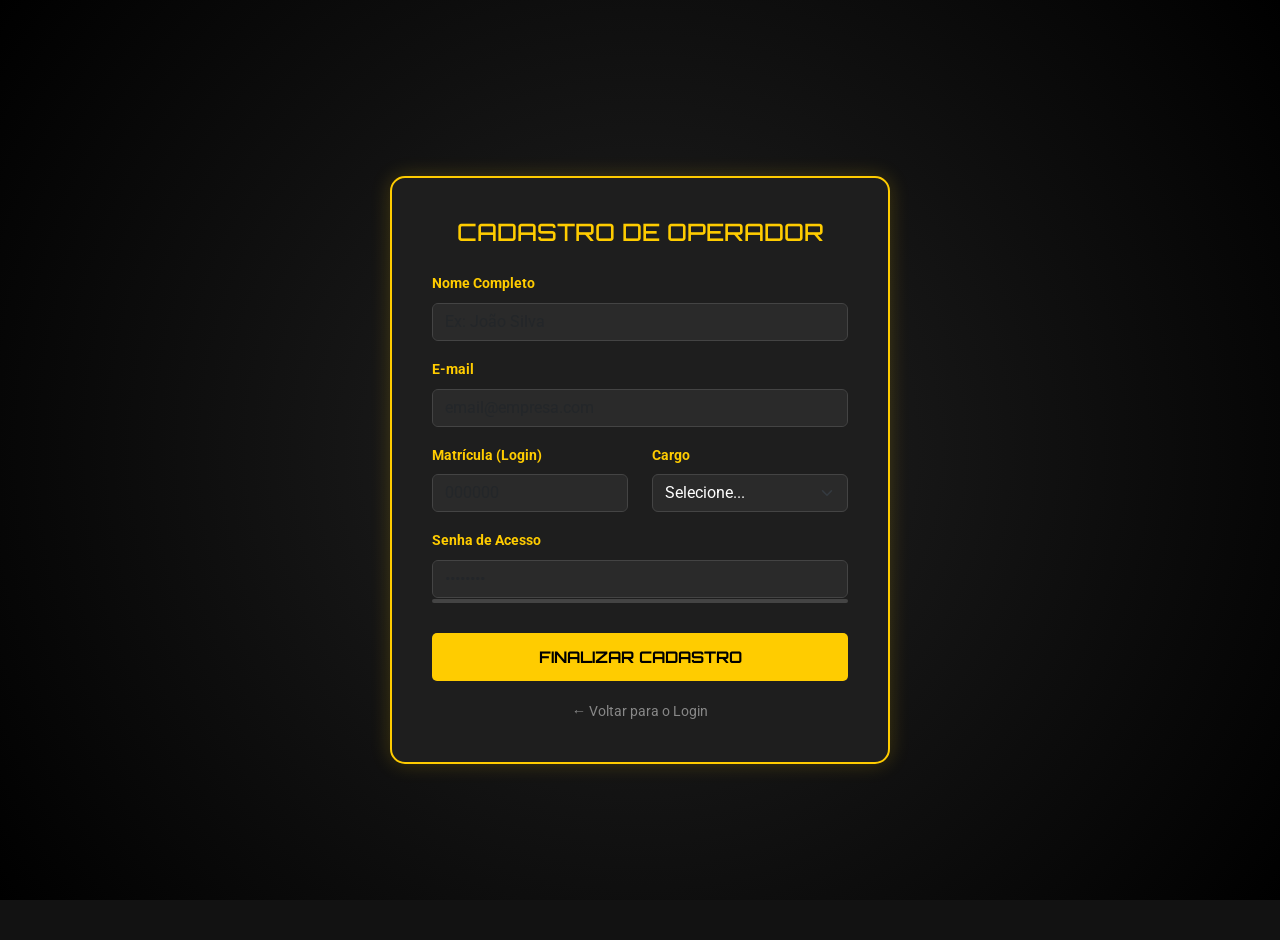
==== ProjetoEPI_Corrigido/api/front/cadastro_usuario.html @ 50eb42c6 "first commit" ====
<!DOCTYPE html>
<html lang="pt-br">
<head>
    <meta charset="UTF-8">
    <meta name="viewport" content="width=device-width, initial-scale=1.0">
    <title>Criar Conta | Sistema de Detecção de EPI</title>
    <link href="https://cdn.jsdelivr.net/npm/bootstrap@5.3.0/dist/css/bootstrap.min.css" rel="stylesheet">
    <link href="https://fonts.googleapis.com/css2?family=Orbitron:wght@400;700&family=Roboto:wght@300;400;700&display=swap" rel="stylesheet">
    <link rel="stylesheet" href="css/cadastrar_usuario.css">
</head>
<body>

    <div class="bg-animation"></div>

    <div class="register-card">
        <h2>Cadastro de Operador</h2>
        
        <div id="error-msg" style="display:none; color:#ff4444; text-align:center; margin-bottom:10px;"></div>
        <div id="success-msg" style="display:none; color:#00C851; text-align:center; margin-bottom:10px;"></div>

        <form id="registerForm">
            <div class="row">
                <div class="col-md-12 mb-3">
                    <label class="form-label">Nome Completo</label>
                    <input type="text" class="form-control" id="name" placeholder="Ex: João Silva" required>
                </div>
            </div>

            <div class="mb-3">
                <label class="form-label">E-mail</label>
                <input type="email" class="form-control" id="email" placeholder="email@empresa.com" required>
            </div>

            <div class="row">
                <div class="col-md-6 mb-3">
                    <label class="form-label">Matrícula (Login)</label>
                    <input type="text" class="form-control" id="regId" placeholder="000000" required>
                </div>
                <div class="col-md-6 mb-3">
                    <label class="form-label">Cargo</label>
                    <select class="form-select" id="role" required>
                        <option value="" selected disabled>Selecione...</option>
                        <option value="operador">Operador</option>
                        <option value="admin">Administrador</option>
                    </select>
                </div>
            </div>

            <div class="mb-3">
                <label class="form-label">Senha de Acesso</label>
                <input type="password" class="form-control" id="newPassword" placeholder="••••••••" required>
            </div>
            <div class="password-strength">
                <div id="strengthBar" class="strength-bar"></div>
            </div>

            <button type="submit" class="btn-register">Finalizar Cadastro</button>
        </form>

        <a href="index.html" class="back-link">← Voltar para o Login</a>
    </div>

    <script src="js/cadastrar_usuario.js?v=2"></script>
</body>
</html>
---- ProjetoEPI_Corrigido/api/front/css/cadastrar_usuario.css ----
:root {
                --primary-yellow: #ffcc00;
                --dark-bg: #121212;
                --card-bg: #1e1e1e;
            }

            body {
                background-color: var(--dark-bg);
                color: white;
                font-family: 'Roboto', sans-serif;
                min-height: 100vh;
                display: flex;
                align-items: center;
                justify-content: center;
                margin: 20px 0;
                overflow-x: hidden;
            }

            .bg-animation {
                position: fixed;
                top: 0; left: 0; width: 100%; height: 100%;
                z-index: -1;
                background: radial-gradient(circle at center, #222 0%, #000 100%);
            }

            .register-card {
                background-color: var(--card-bg);
                border: 2px solid var(--primary-yellow);
                border-radius: 15px;
                padding: 40px;
                width: 100%;
                max-width: 500px;
                box-shadow: 0 0 20px rgba(255, 204, 0, 0.2);
                animation: fadeIn 0.8s ease-out;
            }

            @keyframes fadeIn {
                from { opacity: 0; transform: scale(0.95); }
                to { opacity: 1; transform: scale(1); }
            }

            h2 {
                font-family: 'Orbitron', sans-serif;
                color: var(--primary-yellow);
                text-align: center;
                margin-bottom: 25px;
                text-transform: uppercase;
                font-size: 1.5rem;
            }

            .form-label { color: var(--primary-yellow); font-weight: bold; font-size: 0.9rem; }

            .form-control, .form-select {
                background-color: #2a2a2a;
                border: 1px solid #444;
                color: white;
                transition: 0.3s;
            }

            .form-control:focus, .form-select:focus {
                background-color: #333;
                border-color: var(--primary-yellow);
                box-shadow: 0 0 10px rgba(255, 204, 0, 0.4);
                color: white;
            }

            /* Estilização específica para o Select (Cargo) */
            option { background: var(--card-bg); }

            .btn-register {
                background-color: var(--primary-yellow);
                color: black;
                font-weight: bold;
                text-transform: uppercase;
                width: 100%;
                padding: 12px;
                border-radius: 5px;
                transition: 0.3s;
                font-family: 'Orbitron', sans-serif;
                border: none;
                margin-top: 10px;
            }

            .btn-register:hover {
                background-color: #e6b800;
                box-shadow: 0 0 15px var(--primary-yellow);
                transform: translateY(-2px);
            }

            .back-link {
                display: block;
                text-align: center;
                margin-top: 20px;
                color: #888;
                text-decoration: none;
                font-size: 0.9rem;
                transition: 0.3s;
            }

            .back-link:hover { color: var(--primary-yellow); }

            /* Barra de progresso de força da senha (detalhe gráfico) */
            .password-strength {
                height: 4px;
                width: 100%;
                background: #444;
                margin-top: -15px;
                margin-bottom: 20px;
                border-radius: 2px;
                overflow: hidden;
            }
            .strength-bar { height: 100%; width: 0%; transition: 0.5s; }
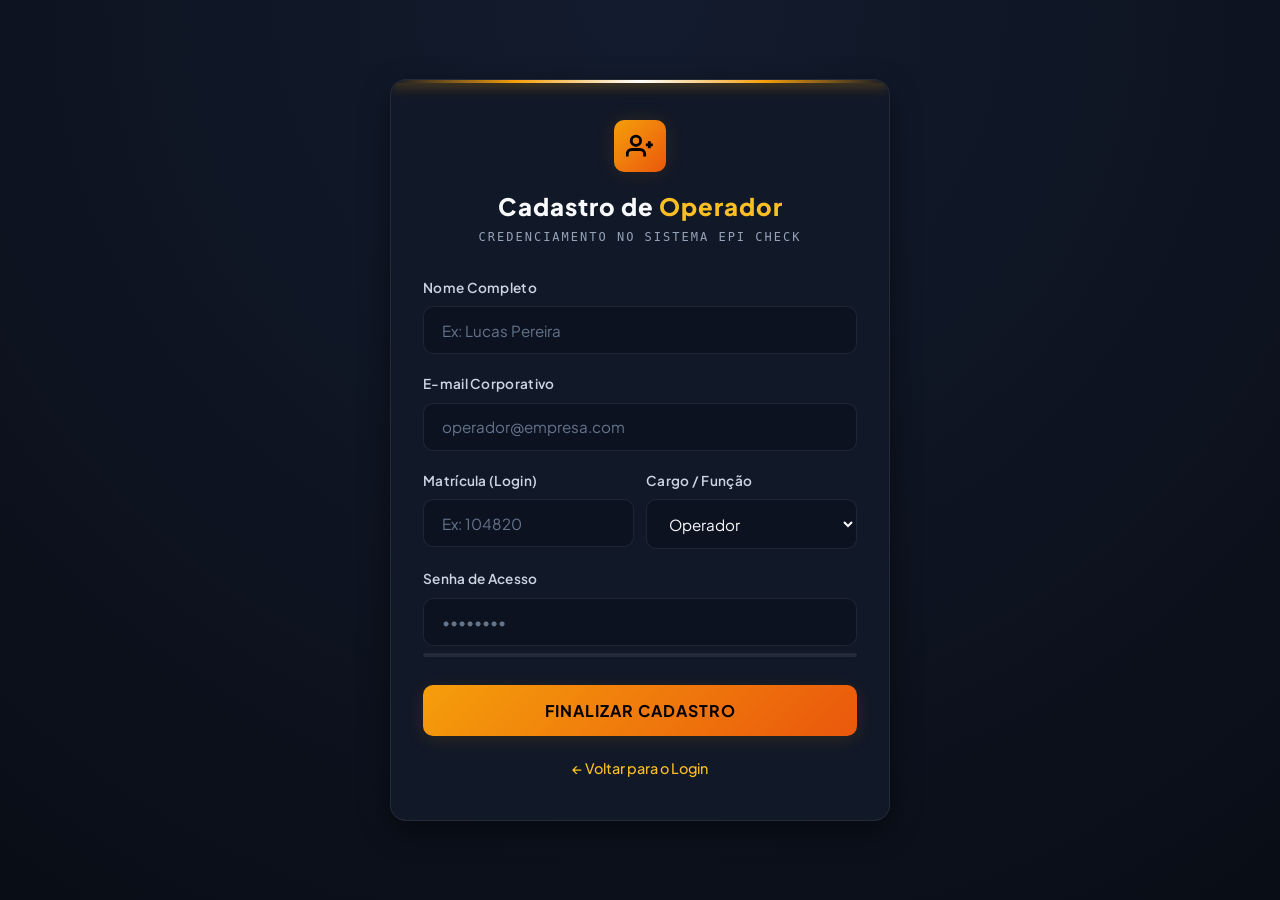
==== commit 32f8c886: "adicionado camera e IA" ====
--- a/ProjetoEPI_Corrigido/api/front/cadastro_usuario.html
+++ b/ProjetoEPI_Corrigido/api/front/cadastro_usuario.html
@@ -3,63 +3,71 @@
 <head>
     <meta charset="UTF-8">
     <meta name="viewport" content="width=device-width, initial-scale=1.0">
-    <title>Criar Conta | Sistema de Detecção de EPI</title>
-    <link href="https://cdn.jsdelivr.net/npm/bootstrap@5.3.0/dist/css/bootstrap.min.css" rel="stylesheet">
-    <link href="https://fonts.googleapis.com/css2?family=Orbitron:wght@400;700&family=Roboto:wght@300;400;700&display=swap" rel="stylesheet">
-    <link rel="stylesheet" href="css/cadastrar_usuario.css">
+    <title>Novo Operador | EPI Check</title>
+    <link rel="stylesheet" href="css/theme.css">
+    <link rel="stylesheet" href="css/index_style1.css">
 </head>
 <body>
 
-    <div class="bg-animation"></div>
-
-    <div class="register-card">
-        <h2>Cadastro de Operador</h2>
+    <div class="login-card" style="max-width: 500px;">
+        <div class="login-header">
+            <div class="login-icon-box">
+                <svg xmlns="http://www.w3.org/2000/svg" width="28" height="28" viewBox="0 0 24 24" fill="none" stroke="currentColor" stroke-width="2.5">
+                    <path d="M16 21v-2a4 4 0 0 0-4-4H5a4 4 0 0 0-4 4v2"></path>
+                    <circle cx="8.5" cy="7.5" r="4"></circle>
+                    <line x1="20" y1="8" x2="20" y2="14"></line>
+                    <line x1="23" y1="11" x2="17" y2="11"></line>
+                </svg>
+            </div>
+            <h2 class="login-title">Cadastro de <span>Operador</span></h2>
+            <p class="login-subtitle">Credenciamento no Sistema EPI Check</p>
+        </div>
         
-        <div id="error-msg" style="display:none; color:#ff4444; text-align:center; margin-bottom:10px;"></div>
-        <div id="success-msg" style="display:none; color:#00C851; text-align:center; margin-bottom:10px;"></div>
+        <div id="error-msg" style="display:none;"></div>
+        <div id="success-msg" style="display:none; background: var(--color-success-bg); border: 1px solid rgba(16,185,129,0.35); color: var(--color-success); padding: 0.75rem 1rem; border-radius: var(--radius-md); font-size: 0.85rem; margin-bottom: 1.25rem; text-align: center;"></div>
 
         <form id="registerForm">
-            <div class="row">
-                <div class="col-md-12 mb-3">
-                    <label class="form-label">Nome Completo</label>
-                    <input type="text" class="form-control" id="name" placeholder="Ex: João Silva" required>
-                </div>
+            <div class="form-group">
+                <label class="form-label">Nome Completo</label>
+                <input type="text" class="form-control-epi" id="name" placeholder="Ex: Lucas Pereira" required>
             </div>
 
-            <div class="mb-3">
-                <label class="form-label">E-mail</label>
-                <input type="email" class="form-control" id="email" placeholder="email@empresa.com" required>
+            <div class="form-group">
+                <label class="form-label">E-mail Corporativo</label>
+                <input type="email" class="form-control-epi" id="email" placeholder="operador@empresa.com" required>
             </div>
 
-            <div class="row">
-                <div class="col-md-6 mb-3">
+            <div style="display: grid; grid-template-columns: 1fr 1fr; gap: 0.75rem;">
+                <div class="form-group">
                     <label class="form-label">Matrícula (Login)</label>
-                    <input type="text" class="form-control" id="regId" placeholder="000000" required>
+                    <input type="text" class="form-control-epi" id="regId" placeholder="Ex: 104820" required>
                 </div>
-                <div class="col-md-6 mb-3">
-                    <label class="form-label">Cargo</label>
-                    <select class="form-select" id="role" required>
-                        <option value="" selected disabled>Selecione...</option>
-                        <option value="operador">Operador</option>
+                <div class="form-group">
+                    <label class="form-label">Cargo / Função</label>
+                    <select class="form-control-epi" id="role" required style="background: rgba(12, 18, 32, 0.85);">
+                        <option value="operador" selected>Operador</option>
                         <option value="admin">Administrador</option>
                     </select>
                 </div>
             </div>
 
-            <div class="mb-3">
+            <div class="form-group">
                 <label class="form-label">Senha de Acesso</label>
-                <input type="password" class="form-control" id="newPassword" placeholder="••••••••" required>
-            </div>
-            <div class="password-strength">
-                <div id="strengthBar" class="strength-bar"></div>
+                <input type="password" class="form-control-epi" id="newPassword" placeholder="••••••••" required>
+                <div style="width: 100%; height: 4px; background: rgba(255,255,255,0.08); border-radius: var(--radius-full); margin-top: 0.45rem; overflow: hidden;">
+                    <div id="strengthBar" style="width: 0%; height: 100%; transition: all 0.3s;"></div>
+                </div>
             </div>
 
-            <button type="submit" class="btn-register">Finalizar Cadastro</button>
+            <button type="submit" class="btn-login btn-register" style="margin-top: 0.5rem;">Finalizar Cadastro</button>
         </form>
 
-        <a href="index.html" class="back-link">← Voltar para o Login</a>
+        <div style="text-align: center; margin-top: 1.25rem;">
+            <a href="index.html" class="btn-back-link" style="margin-bottom: 0;">← Voltar para o Login</a>
+        </div>
     </div>
 
-    <script src="js/cadastrar_usuario.js?v=2"></script>
+    <script src="js/cadastrar_usuario.js"></script>
+
 </body>
 </html>
--- a/ProjetoEPI_Corrigido/api/front/css/theme.css
+++ b/ProjetoEPI_Corrigido/api/front/css/theme.css
@@ -0,0 +1,474 @@
+/* ==========================================================================
+   EPI CHECK - UNIFIED MODERN DESIGN SYSTEM (THEME.CSS)
+   Design System Industrial Tecnológico de Alta Performance
+   ========================================================================== */
+
+@import url('https://fonts.googleapis.com/css2?family=Plus+Jakarta+Sans:wght@400;500;600;700;800&display=swap');
+
+:root {
+  /* Cores Base */
+  --bg-deep: #090d16;
+  --bg-main: #0f1523;
+  --bg-surface: #151d2f;
+  --bg-surface-hover: #1c263c;
+  --bg-card: #111827;
+  --bg-card-border: rgba(255, 255, 255, 0.08);
+  
+  /* Cores da Identidade Visual */
+  --primary-amber: #f59e0b;
+  --primary-amber-hover: #d97706;
+  --primary-gold: #fbbf24;
+  --primary-amber-glow: rgba(245, 158, 11, 0.12);
+  
+  /* Cores de Feedback */
+  --color-success: #10b981;
+  --color-success-bg: rgba(16, 185, 129, 0.1);
+  --color-success-glow: rgba(16, 185, 129, 0.2);
+  
+  --color-danger: #ef4444;
+  --color-danger-bg: rgba(239, 68, 68, 0.1);
+  --color-danger-glow: rgba(239, 68, 68, 0.2);
+  
+  --color-warning: #f59e0b;
+  --color-warning-bg: rgba(245, 158, 11, 0.1);
+
+  --color-info: #3b82f6;
+  --color-info-bg: rgba(59, 130, 246, 0.1);
+
+  /* Tipografia & Contrastes */
+  --text-primary: #f8fafc;
+  --text-secondary: #cbd5e1;
+  --text-muted: #94a3b8;
+  --text-dim: #64748b;
+  
+  /* Bordas & Sombras */
+  --border-subtle: rgba(255, 255, 255, 0.08);
+  --border-card: rgba(255, 255, 255, 0.08);
+  --border-focus: rgba(245, 158, 11, 0.5);
+  --shadow-sm: 0 1px 3px rgba(0, 0, 0, 0.3);
+  --shadow-md: 0 4px 16px rgba(0, 0, 0, 0.35);
+  --shadow-lg: 0 10px 30px rgba(0, 0, 0, 0.45);
+  --shadow-glow: 0 4px 14px rgba(245, 158, 11, 0.12);
+  
+  /* Raios de Borda */
+  --radius-sm: 6px;
+  --radius-md: 10px;
+  --radius-lg: 16px;
+  --radius-full: 9999px;
+
+  /* Fontes */
+  --font-body: 'Plus Jakarta Sans', -apple-system, BlinkMacSystemFont, 'Segoe UI', Roboto, sans-serif;
+  --font-mono: ui-monospace, SFMono-Regular, Menlo, Monaco, Consolas, monospace;
+  --font-tech: 'Plus Jakarta Sans', -apple-system, BlinkMacSystemFont, 'Segoe UI', Roboto, sans-serif;
+}
+
+/* Reset Global & Base */
+*, *::before, *::after {
+  box-sizing: border-box;
+  margin: 0;
+  padding: 0;
+}
+
+body {
+  font-family: var(--font-body);
+  background-color: var(--bg-deep);
+  color: var(--text-primary);
+  min-height: 100vh;
+  line-height: 1.5;
+  background-image: radial-gradient(circle at 50% 0%, #131c2e 0%, #090d16 100%);
+  background-attachment: fixed;
+  -webkit-font-smoothing: antialiased;
+}
+
+/* Header Padrão Unificado */
+.app-header {
+  position: sticky;
+  top: 0;
+  z-index: 50;
+  display: flex;
+  align-items: center;
+  justify-content: space-between;
+  padding: 0.9rem 1.75rem;
+  background: rgba(15, 21, 35, 0.92);
+  backdrop-filter: blur(12px);
+  -webkit-backdrop-filter: blur(12px);
+  border-bottom: 1px solid var(--border-subtle);
+  box-shadow: 0 1px 4px rgba(0, 0, 0, 0.25);
+}
+
+.app-brand {
+  display: flex;
+  align-items: center;
+  gap: 0.75rem;
+  text-decoration: none;
+  color: var(--text-primary);
+}
+
+.app-brand-icon {
+  width: 36px;
+  height: 36px;
+  border-radius: var(--radius-sm);
+  background: var(--primary-amber);
+  display: flex;
+  align-items: center;
+  justify-content: center;
+  color: #000;
+  font-weight: 800;
+  box-shadow: 0 1px 3px rgba(0, 0, 0, 0.3);
+}
+
+.app-brand-title {
+  font-family: var(--font-tech);
+  font-size: 1.15rem;
+  font-weight: 700;
+  letter-spacing: 0.5px;
+  color: var(--text-primary);
+}
+
+.app-brand-title span {
+  color: var(--primary-gold);
+}
+
+.app-brand-subtitle {
+  font-size: 0.65rem;
+  font-family: var(--font-mono);
+  color: var(--text-muted);
+  text-transform: uppercase;
+  letter-spacing: 2px;
+  display: block;
+}
+
+.app-user-nav {
+  display: flex;
+  align-items: center;
+  gap: 1rem;
+}
+
+.app-user-badge {
+  display: flex;
+  align-items: center;
+  gap: 0.65rem;
+  padding: 0.4rem 0.85rem;
+  background: rgba(255, 255, 255, 0.04);
+  border: 1px solid var(--border-subtle);
+  border-radius: var(--radius-full);
+}
+
+.app-avatar {
+  width: 30px;
+  height: 30px;
+  border-radius: 50%;
+  background: var(--primary-amber);
+  color: #000;
+  font-weight: 700;
+  font-size: 0.85rem;
+  display: flex;
+  align-items: center;
+  justify-content: center;
+}
+
+.app-user-info {
+  display: flex;
+  flex-direction: column;
+}
+
+.app-user-name {
+  font-size: 0.825rem;
+  font-weight: 600;
+  color: var(--text-primary);
+}
+
+.app-user-role {
+  font-size: 0.68rem;
+  font-family: var(--font-mono);
+  color: var(--primary-gold);
+  text-transform: uppercase;
+}
+
+.btn-logout {
+  display: inline-flex;
+  align-items: center;
+  gap: 0.4rem;
+  padding: 0.45rem 0.9rem;
+  font-size: 0.8rem;
+  font-weight: 600;
+  color: var(--color-danger);
+  background: var(--color-danger-bg);
+  border: 1px solid rgba(239, 68, 68, 0.3);
+  border-radius: var(--radius-sm);
+  text-decoration: none;
+  cursor: pointer;
+  transition: all 0.2s ease;
+}
+
+.btn-logout:hover {
+  background: var(--color-danger);
+  color: #fff;
+  box-shadow: 0 0 14px var(--color-danger-glow);
+}
+
+/* Cards & Layout */
+.app-container {
+  width: 100%;
+  max-width: 1100px;
+  margin: 0 auto;
+  padding: 2rem 1.25rem;
+}
+
+.app-card {
+  background: var(--bg-card);
+  border: 1px solid var(--border-card);
+  backdrop-filter: blur(12px);
+  -webkit-backdrop-filter: blur(12px);
+  border-radius: var(--radius-lg);
+  padding: 1.75rem;
+  box-shadow: var(--shadow-md);
+  position: relative;
+  overflow: hidden;
+}
+
+/* Botões Modernos */
+.btn-primary-epi {
+  background: var(--primary-amber);
+  color: #000;
+  font-family: var(--font-tech);
+  font-weight: 600;
+  font-size: 0.95rem;
+  padding: 0.75rem 1.5rem;
+  border-radius: var(--radius-md);
+  border: none;
+  cursor: pointer;
+  display: inline-flex;
+  align-items: center;
+  justify-content: center;
+  gap: 0.5rem;
+  transition: all 0.2s ease;
+  box-shadow: 0 2px 8px rgba(245, 158, 11, 0.25);
+  text-decoration: none;
+}
+
+.btn-primary-epi:hover:not(:disabled) {
+  transform: translateY(-1px);
+  box-shadow: 0 4px 12px rgba(245, 158, 11, 0.35);
+  background: var(--primary-gold);
+}
+
+.btn-primary-epi:disabled {
+  opacity: 0.5;
+  cursor: not-allowed;
+  transform: none;
+  box-shadow: none;
+}
+
+.btn-secondary-epi {
+  background: rgba(255, 255, 255, 0.05);
+  color: var(--text-primary);
+  font-weight: 600;
+  font-size: 0.9rem;
+  padding: 0.85rem 1.4rem;
+  border-radius: var(--radius-md);
+  border: 1px solid var(--border-card);
+  cursor: pointer;
+  display: inline-flex;
+  align-items: center;
+  justify-content: center;
+  gap: 0.5rem;
+  transition: all 0.2s ease;
+  text-decoration: none;
+}
+
+.btn-secondary-epi:hover {
+  background: rgba(255, 255, 255, 0.1);
+  border-color: var(--primary-amber);
+  color: var(--primary-gold);
+}
+
+.btn-back-link {
+  display: inline-flex;
+  align-items: center;
+  gap: 0.5rem;
+  color: var(--primary-gold);
+  text-decoration: none;
+  font-size: 0.9rem;
+  font-weight: 500;
+  margin-bottom: 1.25rem;
+  transition: all 0.2s ease;
+}
+
+.btn-back-link:hover {
+  color: #fff;
+  transform: translateX(-4px);
+}
+
+/* Formulários & Inputs */
+.form-group {
+  margin-bottom: 1.25rem;
+}
+
+.form-label {
+  display: block;
+  font-size: 0.85rem;
+  font-weight: 600;
+  color: var(--text-secondary);
+  margin-bottom: 0.5rem;
+  letter-spacing: 0.3px;
+}
+
+.form-control-epi {
+  width: 100%;
+  padding: 0.85rem 1.1rem;
+  background: rgba(12, 18, 32, 0.85);
+  border: 1px solid var(--border-card);
+  border-radius: var(--radius-md);
+  color: var(--text-primary);
+  font-size: 0.95rem;
+  font-family: var(--font-body);
+  outline: none;
+  transition: all 0.2s ease;
+}
+
+.form-control-epi:focus {
+  border-color: var(--primary-amber);
+  box-shadow: 0 0 0 3px var(--primary-amber-glow);
+  background: rgba(15, 23, 42, 0.95);
+}
+
+.form-control-epi::placeholder {
+  color: var(--text-dim);
+}
+
+/* Badges & Tags */
+.badge-status {
+  display: inline-flex;
+  align-items: center;
+  gap: 0.35rem;
+  padding: 0.3rem 0.75rem;
+  border-radius: var(--radius-full);
+  font-size: 0.75rem;
+  font-weight: 700;
+  font-family: var(--font-mono);
+  text-transform: uppercase;
+  letter-spacing: 0.5px;
+}
+
+.badge-approved {
+  background: var(--color-success-bg);
+  color: var(--color-success);
+  border: 1px solid rgba(16, 185, 129, 0.3);
+}
+
+.badge-denied {
+  background: var(--color-danger-bg);
+  color: var(--color-danger);
+  border: 1px solid rgba(239, 68, 68, 0.3);
+}
+
+.badge-pending {
+  background: var(--color-warning-bg);
+  color: var(--color-warning);
+  border: 1px solid rgba(245, 158, 11, 0.3);
+}
+
+/* Tabelas Padronizadas */
+.table-responsive {
+  width: 100%;
+  overflow-x: auto;
+  border-radius: var(--radius-md);
+  border: 1px solid var(--border-subtle);
+  background: rgba(12, 18, 32, 0.6);
+}
+
+.app-table {
+  width: 100%;
+  border-collapse: collapse;
+  text-align: left;
+}
+
+.app-table th {
+  background: rgba(255, 255, 255, 0.03);
+  color: var(--text-muted);
+  font-family: var(--font-mono);
+  font-size: 0.75rem;
+  text-transform: uppercase;
+  letter-spacing: 1px;
+  padding: 1rem 1.25rem;
+  border-bottom: 1px solid var(--border-subtle);
+}
+
+.app-table td {
+  padding: 1rem 1.25rem;
+  border-bottom: 1px solid var(--border-subtle);
+  font-size: 0.9rem;
+  color: var(--text-secondary);
+}
+
+.app-table tr:hover td {
+  background: rgba(255, 255, 255, 0.02);
+}
+
+.app-table tr:last-child td {
+  border-bottom: none;
+}
+
+/* Modais Padronizados */
+.modal-overlay {
+  position: fixed;
+  inset: 0;
+  background: rgba(5, 8, 15, 0.85);
+  backdrop-filter: blur(8px);
+  -webkit-backdrop-filter: blur(8px);
+  z-index: 100;
+  display: flex;
+  align-items: center;
+  justify-content: center;
+  padding: 1rem;
+  opacity: 0;
+  visibility: hidden;
+  transition: all 0.3s ease;
+}
+
+.modal-overlay.active {
+  opacity: 1;
+  visibility: visible;
+}
+
+.modal-dialog-epi {
+  background: var(--bg-surface);
+  border: 1px solid var(--border-card);
+  border-radius: var(--radius-lg);
+  width: 100%;
+  max-width: 520px;
+  padding: 2rem;
+  box-shadow: var(--shadow-lg);
+  transform: scale(0.95) translateY(20px);
+  transition: all 0.3s cubic-bezier(0.16, 1, 0.3, 1);
+  position: relative;
+}
+
+.modal-overlay.active .modal-dialog-epi {
+  transform: scale(1) translateY(0);
+}
+
+/* Utilitários */
+.hidden { display: none !important; }
+.text-amber { color: var(--primary-gold) !important; }
+.text-green { color: var(--color-success) !important; }
+.text-red { color: var(--color-danger) !important; }
+.text-muted { color: var(--text-muted) !important; }
+
+/* Animações */
+@keyframes pulseGlow {
+  0%, 100% { box-shadow: 0 0 15px var(--primary-amber-glow); }
+  50% { box-shadow: 0 0 28px rgba(245, 158, 11, 0.5); }
+}
+
+@keyframes scanLine {
+  0% { top: 0%; opacity: 0.8; }
+  50% { opacity: 1; }
+  100% { top: 100%; opacity: 0.8; }
+}
+
+@keyframes laserGrid {
+  0% { background-position: 0 0; }
+  100% { background-position: 0 40px; }
+}
--- a/ProjetoEPI_Corrigido/api/front/css/index_style1.css
+++ b/ProjetoEPI_Corrigido/api/front/css/index_style1.css
@@ -0,0 +1,159 @@
+/* ==========================================================================
+   ESTILOS DE LOGIN (INDEX_STYLE1.CSS)
+   ========================================================================== */
+
+@import url('theme.css');
+
+body {
+    background-color: var(--bg-deep);
+    min-height: 100vh;
+    display: flex;
+    align-items: center;
+    justify-content: center;
+    padding: 1.5rem;
+}
+
+.login-card {
+    background: var(--bg-card);
+    border: 1px solid var(--border-card);
+    backdrop-filter: blur(16px);
+    -webkit-backdrop-filter: blur(16px);
+    border-radius: var(--radius-lg);
+    padding: 2.5rem 2rem;
+    width: 100%;
+    max-width: 440px;
+    box-shadow: var(--shadow-lg);
+    position: relative;
+    overflow: hidden;
+    animation: slideUp 0.6s cubic-bezier(0.16, 1, 0.3, 1) forwards;
+}
+
+.login-card::before {
+    content: '';
+    position: absolute;
+    top: 0;
+    left: 0;
+    right: 0;
+    height: 3px;
+    background: linear-gradient(90deg, transparent, var(--primary-amber), #fff, var(--primary-amber), transparent);
+    box-shadow: 0 0 14px var(--primary-amber);
+}
+
+@keyframes slideUp {
+    from { opacity: 0; transform: translateY(24px); }
+    to { opacity: 1; transform: translateY(0); }
+}
+
+.login-header {
+    text-align: center;
+    margin-bottom: 2rem;
+}
+
+.login-icon-box {
+    width: 52px;
+    height: 52px;
+    border-radius: var(--radius-md);
+    background: linear-gradient(135deg, var(--primary-amber), #ea580c);
+    color: #000;
+    display: flex;
+    align-items: center;
+    justify-content: center;
+    margin: 0 auto 1rem;
+    box-shadow: 0 0 20px var(--primary-amber-glow);
+}
+
+.login-title {
+    font-family: var(--font-tech);
+    font-size: 1.5rem;
+    font-weight: 800;
+    letter-spacing: 1px;
+    color: var(--text-primary);
+}
+
+.login-title span {
+    color: var(--primary-gold);
+}
+
+.login-subtitle {
+    font-family: var(--font-mono);
+    font-size: 0.75rem;
+    color: var(--text-muted);
+    text-transform: uppercase;
+    letter-spacing: 2px;
+    margin-top: 0.25rem;
+}
+
+#error-msg {
+    background: var(--color-danger-bg);
+    border: 1px solid rgba(239, 68, 68, 0.35);
+    color: var(--color-danger);
+    padding: 0.75rem 1rem;
+    border-radius: var(--radius-md);
+    font-size: 0.85rem;
+    margin-bottom: 1.25rem;
+    text-align: center;
+}
+
+.btn-login {
+    width: 100%;
+    background: linear-gradient(135deg, var(--primary-amber), #ea580c);
+    color: #000;
+    font-family: var(--font-tech);
+    font-weight: 700;
+    font-size: 1rem;
+    padding: 0.95rem;
+    border-radius: var(--radius-md);
+    border: none;
+    cursor: pointer;
+    text-transform: uppercase;
+    letter-spacing: 1px;
+    margin-top: 1rem;
+    transition: all 0.25s ease;
+    box-shadow: 0 4px 18px var(--primary-amber-glow);
+}
+
+.btn-login:hover:not(:disabled) {
+    transform: translateY(-2px);
+    box-shadow: 0 6px 24px rgba(245, 158, 11, 0.45);
+    background: linear-gradient(135deg, var(--primary-gold), var(--primary-amber));
+}
+
+.btn-login:disabled {
+    opacity: 0.6;
+    cursor: not-allowed;
+    transform: none;
+}
+
+.auth-secondary-links {
+    margin-top: 1.75rem;
+    padding-top: 1.25rem;
+    border-top: 1px solid var(--border-subtle);
+    text-align: center;
+    font-size: 0.825rem;
+    color: var(--text-muted);
+}
+
+.auth-secondary-links a {
+    color: var(--primary-gold);
+    text-decoration: none;
+    font-weight: 600;
+    transition: color 0.2s;
+}
+
+.auth-secondary-links a:hover {
+    color: #fff;
+    text-decoration: underline;
+}
+
+.separator {
+    margin: 0 0.5rem;
+    color: var(--text-dim);
+}
+
+.footer-text {
+    text-align: center;
+    margin-top: 1.5rem;
+    font-size: 0.7rem;
+    color: var(--text-dim);
+    font-family: var(--font-mono);
+}
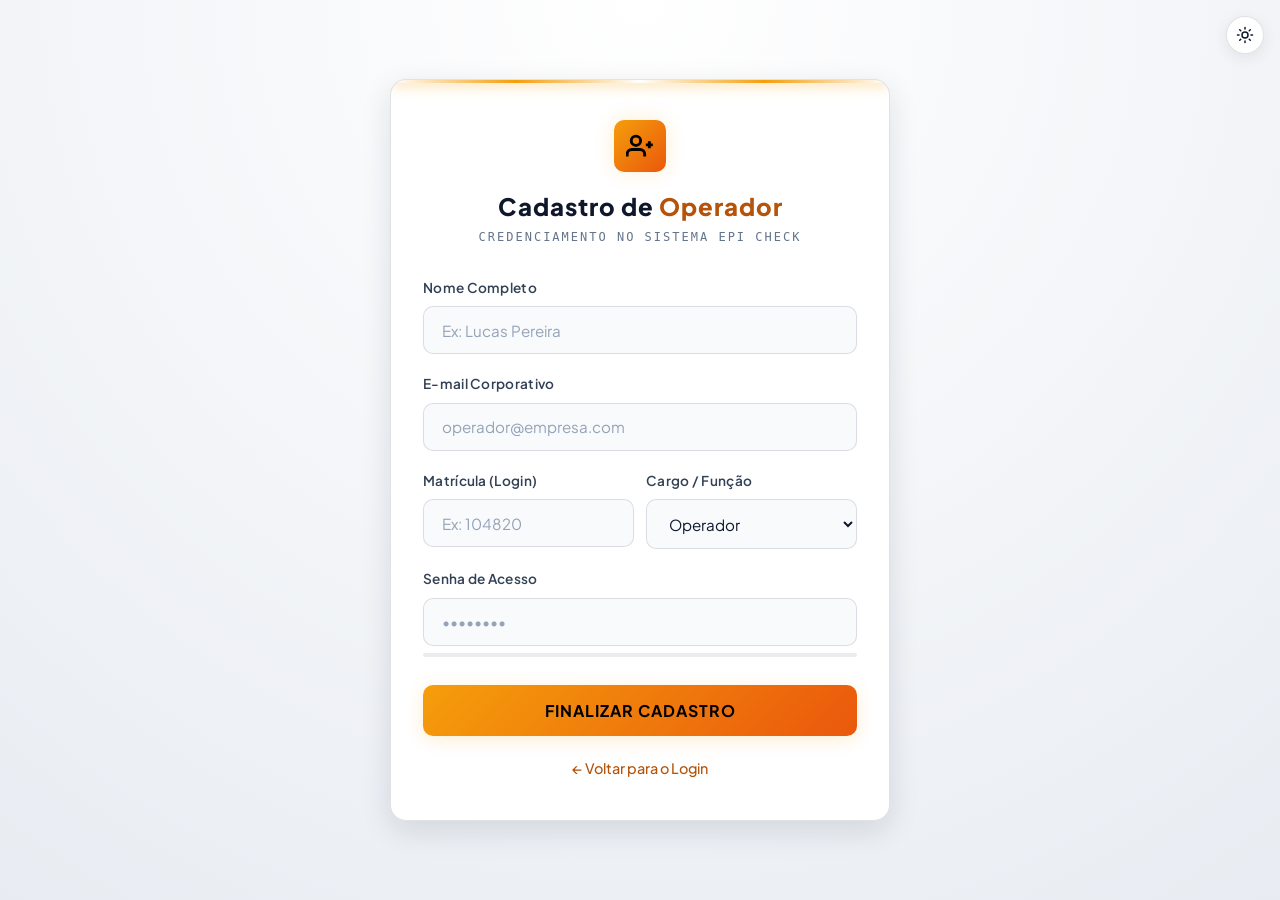
==== commit 96028c9b: "Atualização Final" ====
--- a/ProjetoEPI_Corrigido/api/front/cadastro_usuario.html
+++ b/ProjetoEPI_Corrigido/api/front/cadastro_usuario.html
@@ -5,6 +5,7 @@
     <meta name="viewport" content="width=device-width, initial-scale=1.0">
     <title>Novo Operador | EPI Check</title>
     <link rel="stylesheet" href="css/theme.css">
+    <script src="js/theme.js"></script>
     <link rel="stylesheet" href="css/index_style1.css">
 </head>
 <body>
@@ -44,7 +45,7 @@
                 </div>
                 <div class="form-group">
                     <label class="form-label">Cargo / Função</label>
-                    <select class="form-control-epi" id="role" required style="background: rgba(12, 18, 32, 0.85);">
+                    <select class="form-control-epi" id="role" required style="background: rgba(var(--panel-rgb), 0.85);">
                         <option value="operador" selected>Operador</option>
                         <option value="admin">Administrador</option>
                     </select>
@@ -54,7 +55,7 @@
             <div class="form-group">
                 <label class="form-label">Senha de Acesso</label>
                 <input type="password" class="form-control-epi" id="newPassword" placeholder="••••••••" required>
-                <div style="width: 100%; height: 4px; background: rgba(255,255,255,0.08); border-radius: var(--radius-full); margin-top: 0.45rem; overflow: hidden;">
+                <div style="width: 100%; height: 4px; background: rgba(var(--tint-rgb), 0.08); border-radius: var(--radius-full); margin-top: 0.45rem; overflow: hidden;">
                     <div id="strengthBar" style="width: 0%; height: 100%; transition: all 0.3s;"></div>
                 </div>
             </div>
--- a/ProjetoEPI_Corrigido/api/front/css/theme.css
+++ b/ProjetoEPI_Corrigido/api/front/css/theme.css
@@ -12,7 +12,7 @@
   --bg-surface: #151d2f;
   --bg-surface-hover: #1c263c;
   --bg-card: #111827;
-  --bg-card-border: rgba(255, 255, 255, 0.08);
+  --bg-card-border: rgba(var(--tint-rgb), 0.08);
   
   /* Cores da Identidade Visual */
   --primary-amber: #f59e0b;
@@ -42,8 +42,8 @@
   --text-dim: #64748b;
   
   /* Bordas & Sombras */
-  --border-subtle: rgba(255, 255, 255, 0.08);
-  --border-card: rgba(255, 255, 255, 0.08);
+  --border-subtle: rgba(var(--tint-rgb), 0.08);
+  --border-card: rgba(var(--tint-rgb), 0.08);
   --border-focus: rgba(245, 158, 11, 0.5);
   --shadow-sm: 0 1px 3px rgba(0, 0, 0, 0.3);
   --shadow-md: 0 4px 16px rgba(0, 0, 0, 0.35);
@@ -56,10 +56,119 @@
   --radius-lg: 16px;
   --radius-full: 9999px;
 
+  /* Cores que mudam com o tema (modo escuro) */
+  color-scheme: dark;
+  --tint-rgb: 255, 255, 255;
+  --panel-rgb: 13, 19, 33;
+  --overlay-bg: rgba(5, 8, 15, 0.85);
+  --body-gradient: radial-gradient(circle at 50% 0%, #131c2e 0%, #090d16 100%);
+  --bg-card-accent: #121929;
+  --bg-card-violet: #151728;
+  --accent-blue: #60a5fa;
+  --accent-violet: #a78bfa;
+
   /* Fontes */
   --font-body: 'Plus Jakarta Sans', -apple-system, BlinkMacSystemFont, 'Segoe UI', Roboto, sans-serif;
   --font-mono: ui-monospace, SFMono-Regular, Menlo, Monaco, Consolas, monospace;
   --font-tech: 'Plus Jakarta Sans', -apple-system, BlinkMacSystemFont, 'Segoe UI', Roboto, sans-serif;
+}
+
+/* ==========================================================================
+   MODO CLARO — ativado pelo botão de tema (js/theme.js)
+   ========================================================================== */
+[data-theme="light"] {
+  color-scheme: light;
+
+  --bg-deep: #eef1f6;
+  --bg-main: #f5f7fa;
+  --bg-surface: #ffffff;
+  --bg-surface-hover: #f1f4f8;
+  --bg-card: #ffffff;
+  --bg-card-border: rgba(15, 23, 42, 0.1);
+  --bg-card-accent: #fffbeb;
+  --bg-card-violet: #f5f3ff;
+
+  --primary-amber: #f59e0b;
+  --primary-amber-hover: #d97706;
+  --primary-gold: #b45309;
+  --primary-amber-glow: rgba(245, 158, 11, 0.18);
+
+  --color-success: #059669;
+  --color-success-bg: rgba(5, 150, 105, 0.1);
+  --color-success-glow: rgba(5, 150, 105, 0.2);
+  --color-danger: #dc2626;
+  --color-danger-bg: rgba(220, 38, 38, 0.08);
+  --color-danger-glow: rgba(220, 38, 38, 0.2);
+  --color-warning: #b45309;
+  --color-warning-bg: rgba(245, 158, 11, 0.12);
+  --color-info: #2563eb;
+  --color-info-bg: rgba(37, 99, 235, 0.08);
+
+  --text-primary: #0f172a;
+  --text-secondary: #334155;
+  --text-muted: #64748b;
+  --text-dim: #94a3b8;
+
+  --border-subtle: rgba(15, 23, 42, 0.1);
+  --border-card: rgba(15, 23, 42, 0.12);
+  --border-focus: rgba(245, 158, 11, 0.6);
+  --shadow-sm: 0 1px 3px rgba(15, 23, 42, 0.08);
+  --shadow-md: 0 4px 16px rgba(15, 23, 42, 0.08);
+  --shadow-lg: 0 10px 30px rgba(15, 23, 42, 0.12);
+  --shadow-glow: 0 4px 14px rgba(245, 158, 11, 0.18);
+
+  --tint-rgb: 15, 23, 42;
+  --panel-rgb: 248, 250, 252;
+  --overlay-bg: rgba(15, 23, 42, 0.45);
+  --body-gradient: radial-gradient(circle at 50% 0%, #ffffff 0%, #e8ecf2 100%);
+  --accent-blue: #2563eb;
+  --accent-violet: #7c3aed;
+}
+
+[data-theme="light"] .app-header {
+  box-shadow: 0 1px 4px rgba(15, 23, 42, 0.06);
+}
+
+/* Botão de alternar tema */
+.theme-toggle {
+  width: 38px;
+  height: 38px;
+  flex-shrink: 0;
+  display: inline-flex;
+  align-items: center;
+  justify-content: center;
+  border-radius: var(--radius-full);
+  border: 1px solid var(--border-card);
+  background: rgba(var(--tint-rgb), 0.05);
+  color: var(--text-primary);
+  cursor: pointer;
+  transition: background 0.2s ease, border-color 0.2s ease, color 0.2s ease, transform 0.2s ease;
+}
+
+.theme-toggle:hover {
+  border-color: var(--primary-amber);
+  color: var(--primary-gold);
+  transform: rotate(-12deg);
+}
+
+.theme-toggle:focus-visible {
+  outline: none;
+  box-shadow: 0 0 0 3px var(--primary-amber-glow);
+  border-color: var(--primary-amber);
+}
+
+.theme-toggle svg { width: 18px; height: 18px; }
+.theme-toggle .icon-sun { display: none; }
+[data-theme="light"] .theme-toggle .icon-sun { display: block; }
+[data-theme="light"] .theme-toggle .icon-moon { display: none; }
+
+.theme-toggle.floating {
+  position: fixed;
+  top: 1rem;
+  right: 1rem;
+  z-index: 60;
+  background: var(--bg-card);
+  box-shadow: var(--shadow-md);
 }
 
 /* Reset Global & Base */
@@ -75,7 +184,8 @@
   color: var(--text-primary);
   min-height: 100vh;
   line-height: 1.5;
-  background-image: radial-gradient(circle at 50% 0%, #131c2e 0%, #090d16 100%);
+  background-image: var(--body-gradient);
+  transition: background-color 0.25s ease, color 0.25s ease;
   background-attachment: fixed;
   -webkit-font-smoothing: antialiased;
 }
@@ -89,7 +199,7 @@
   align-items: center;
   justify-content: space-between;
   padding: 0.9rem 1.75rem;
-  background: rgba(15, 21, 35, 0.92);
+  background: rgba(var(--panel-rgb), 0.92);
   backdrop-filter: blur(12px);
   -webkit-backdrop-filter: blur(12px);
   border-bottom: 1px solid var(--border-subtle);
@@ -149,7 +259,7 @@
   align-items: center;
   gap: 0.65rem;
   padding: 0.4rem 0.85rem;
-  background: rgba(255, 255, 255, 0.04);
+  background: rgba(var(--tint-rgb), 0.04);
   border: 1px solid var(--border-subtle);
   border-radius: var(--radius-full);
 }
@@ -261,7 +371,7 @@
 }
 
 .btn-secondary-epi {
-  background: rgba(255, 255, 255, 0.05);
+  background: rgba(var(--tint-rgb), 0.05);
   color: var(--text-primary);
   font-weight: 600;
   font-size: 0.9rem;
@@ -278,7 +388,7 @@
 }
 
 .btn-secondary-epi:hover {
-  background: rgba(255, 255, 255, 0.1);
+  background: rgba(var(--tint-rgb), 0.1);
   border-color: var(--primary-amber);
   color: var(--primary-gold);
 }
@@ -296,7 +406,7 @@
 }
 
 .btn-back-link:hover {
-  color: #fff;
+  color: var(--text-primary);
   transform: translateX(-4px);
 }
 
@@ -317,7 +427,7 @@
 .form-control-epi {
   width: 100%;
   padding: 0.85rem 1.1rem;
-  background: rgba(12, 18, 32, 0.85);
+  background: rgba(var(--panel-rgb), 0.85);
   border: 1px solid var(--border-card);
   border-radius: var(--radius-md);
   color: var(--text-primary);
@@ -330,7 +440,7 @@
 .form-control-epi:focus {
   border-color: var(--primary-amber);
   box-shadow: 0 0 0 3px var(--primary-amber-glow);
-  background: rgba(15, 23, 42, 0.95);
+  background: rgba(var(--panel-rgb), 0.95);
 }
 
 .form-control-epi::placeholder {
@@ -375,7 +485,7 @@
   overflow-x: auto;
   border-radius: var(--radius-md);
   border: 1px solid var(--border-subtle);
-  background: rgba(12, 18, 32, 0.6);
+  background: rgba(var(--panel-rgb), 0.6);
 }
 
 .app-table {
@@ -385,7 +495,7 @@
 }
 
 .app-table th {
-  background: rgba(255, 255, 255, 0.03);
+  background: rgba(var(--tint-rgb), 0.03);
   color: var(--text-muted);
   font-family: var(--font-mono);
   font-size: 0.75rem;
@@ -403,7 +513,7 @@
 }
 
 .app-table tr:hover td {
-  background: rgba(255, 255, 255, 0.02);
+  background: rgba(var(--tint-rgb), 0.02);
 }
 
 .app-table tr:last-child td {
@@ -414,7 +524,7 @@
 .modal-overlay {
   position: fixed;
   inset: 0;
-  background: rgba(5, 8, 15, 0.85);
+  background: var(--overlay-bg);
   backdrop-filter: blur(8px);
   -webkit-backdrop-filter: blur(8px);
   z-index: 100;
@@ -472,3 +582,107 @@
   0% { background-position: 0 0; }
   100% { background-position: 0 40px; }
 }
+
+/* Miniaturas de Fotos nos Relatórios do Admin */
+.admin-foto-thumb-wrapper {
+  position: relative;
+  width: 52px;
+  height: 52px;
+  border-radius: var(--radius-sm);
+  overflow: hidden;
+  border: 1px solid rgba(var(--tint-rgb), 0.15);
+  background: var(--bg-surface);
+  cursor: pointer;
+  transition: all 0.25s ease;
+  display: inline-flex;
+  align-items: center;
+  justify-content: center;
+}
+
+.admin-foto-thumb-wrapper:hover {
+  transform: scale(1.08);
+  border-color: var(--primary-gold);
+  box-shadow: 0 4px 12px rgba(245, 158, 11, 0.3);
+}
+
+.admin-foto-thumb {
+  width: 100%;
+  height: 100%;
+  object-fit: cover;
+  display: block;
+}
+
+.admin-foto-zoom-icon {
+  position: absolute;
+  inset: 0;
+  background: rgba(0, 0, 0, 0.5);
+  display: flex;
+  align-items: center;
+  justify-content: center;
+  opacity: 0;
+  transition: opacity 0.2s ease;
+  font-size: 1rem;
+}
+
+.admin-foto-thumb-wrapper:hover .admin-foto-zoom-icon {
+  opacity: 1;
+}
+
+.admin-foto-thumb-placeholder {
+  width: 52px;
+  height: 52px;
+  border-radius: var(--radius-sm);
+  background: rgba(var(--tint-rgb), 0.04);
+  border: 1px dashed rgba(var(--tint-rgb), 0.12);
+  display: flex;
+  flex-direction: column;
+  align-items: center;
+  justify-content: center;
+  color: var(--text-dim);
+  font-size: 0.65rem;
+  gap: 2px;
+}
+
+/* Modal Lightbox de Foto Ampliada */
+.modal-foto-dialog {
+  background: var(--bg-surface);
+  border: 1px solid var(--border-subtle);
+  border-radius: var(--radius-lg);
+  max-width: 560px;
+  width: 95%;
+  padding: 1.5rem;
+  box-shadow: 0 20px 40px rgba(0, 0, 0, 0.7);
+}
+
+.modal-foto-img-box {
+  width: 100%;
+  max-height: 380px;
+  border-radius: var(--radius-md);
+  overflow: hidden;
+  border: 1px solid rgba(var(--tint-rgb), 0.1);
+  background: #000;
+  margin-bottom: 1rem;
+  display: flex;
+  align-items: center;
+  justify-content: center;
+}
+
+.modal-foto-img-box img {
+  width: 100%;
+  height: auto;
+  max-height: 380px;
+  object-fit: contain;
+  display: block;
+}
+
+.modal-foto-meta-grid {
+  display: grid;
+  grid-template-columns: 1fr 1fr;
+  gap: 0.75rem;
+  margin-bottom: 1.25rem;
+  background: rgba(0, 0, 0, 0.25);
+  padding: 0.85rem 1rem;
+  border-radius: var(--radius-sm);
+  font-size: 0.85rem;
+}
+
--- a/ProjetoEPI_Corrigido/api/front/css/index_style1.css
+++ b/ProjetoEPI_Corrigido/api/front/css/index_style1.css
@@ -141,7 +141,7 @@
 }
 
 .auth-secondary-links a:hover {
-    color: #fff;
+    color: var(--text-primary);
     text-decoration: underline;
 }
 
